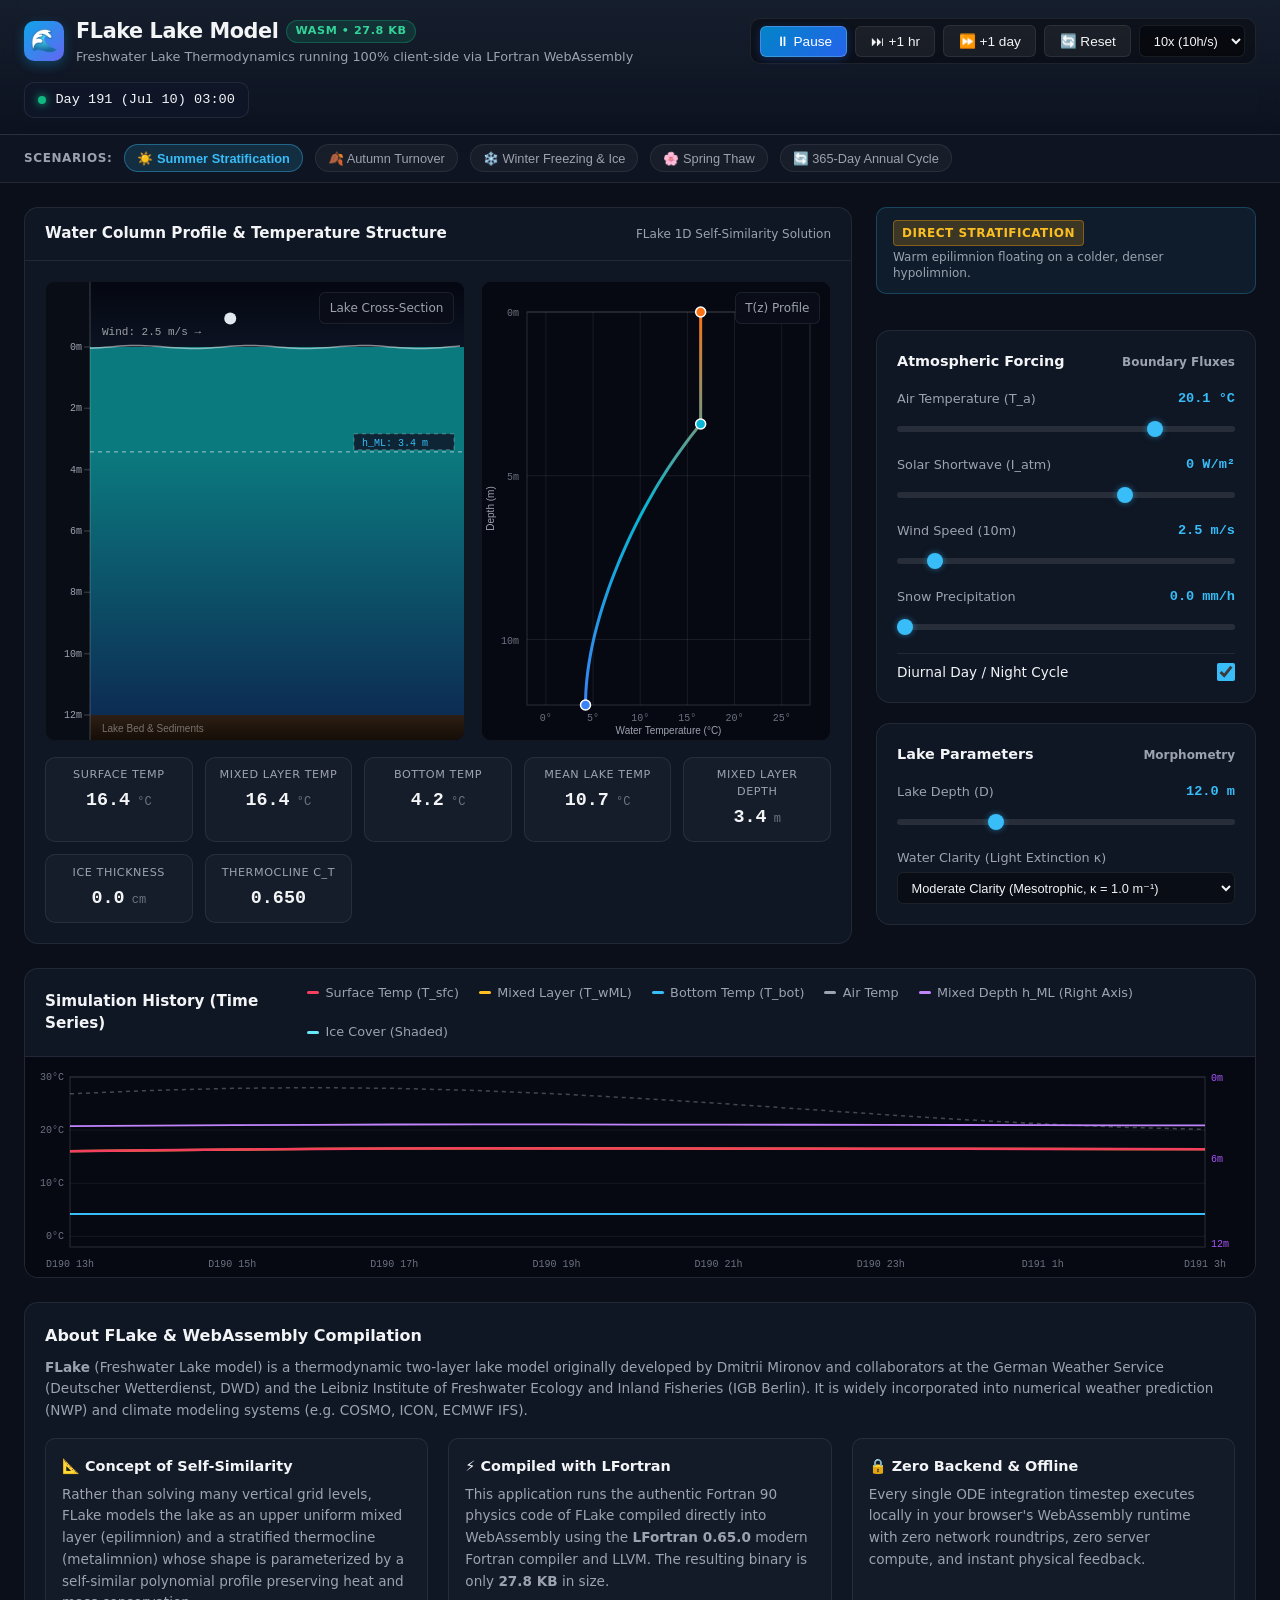
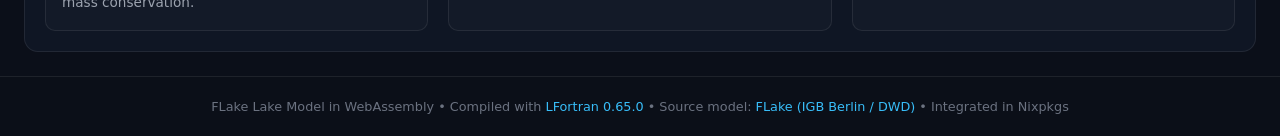
==== index.html @ 6b089d54 "init flake wasm" ====
<!DOCTYPE html>
<html lang="en">
<head>
  <meta charset="UTF-8">
  <meta name="viewport" content="width=device-width, initial-scale=1.0">
  <title>FLake Lake Model in WebAssembly (via LFortran)</title>
  <link rel="stylesheet" href="style.css">
</head>
<body>

  <!-- Top Navigation / App Header -->
  <header>
    <div class="header-inner">
      <div class="brand">
        <div class="brand-icon">🌊</div>
        <div class="brand-title">
          <h1>
            FLake Lake Model
            <span class="badge-wasm">WASM • 27.8 KB</span>
          </h1>
          <p>Freshwater Lake Thermodynamics running 100% client-side via LFortran WebAssembly</p>
        </div>
      </div>

      <!-- Simulation Execution Controls -->
      <div class="sim-controls">
        <button id="btn-play" class="btn btn-primary" title="Toggle simulation play/pause">⏸ Pause</button>
        <button id="btn-step" class="btn" title="Advance simulation by 1 hour">⏭ +1 hr</button>
        <button id="btn-day" class="btn" title="Advance simulation by 24 hours">⏩ +1 day</button>
        <button id="btn-reset" class="btn" title="Reset lake state to scenario defaults">🔄 Reset</button>
        
        <select id="speed-select" class="speed-select" title="Simulation Speed">
          <option value="1">1x (1h/s)</option>
          <option value="5">5x (5h/s)</option>
          <option value="10" selected>10x (10h/s)</option>
          <option value="30">30x (30h/s)</option>
          <option value="60">60x (Fast)</option>
        </select>
      </div>

      <!-- Simulation Clock -->
      <div class="sim-clock">
        <div id="clock-dot" class="clock-dot"></div>
        <span id="clock-text">Initializing WASM...</span>
      </div>
    </div>
  </header>

  <!-- Scenario Presets Bar -->
  <div class="presets-container">
    <div class="presets-inner">
      <span class="presets-label">Scenarios:</span>
      <button id="preset-summer" class="preset-chip active" title="Warm air, strong sun, stable thermal stratification">
        ☀️ Summer Stratification
      </button>
      <button id="preset-autumn" class="preset-chip" title="Cool air, high wind, deepening mixed layer, turnover">
        🍂 Autumn Turnover
      </button>
      <button id="preset-winter" class="preset-chip" title="Sub-zero air, ice growth, inverse thermal stratification">
        ❄️ Winter Freezing & Ice
      </button>
      <button id="preset-spring" class="preset-chip" title="Ice melt, homothermy around 4°C, onset of warming">
        🌸 Spring Thaw
      </button>
      <button id="preset-annual" class="preset-chip" title="Continuous 365-day seasonal cycle">
        🔄 365-Day Annual Cycle
      </button>
    </div>
  </div>

  <!-- Main Dashboard Container -->
  <main>
    <div class="dashboard-grid">

      <!-- Left Column: Visualizers & Telemetry -->
      <section class="visualizer-card">
        <div class="card-header">
          <div class="card-title">
            <span>Water Column Profile & Temperature Structure</span>
          </div>
          <div style="font-size: 0.75rem; color: var(--text-muted);">
            FLake 1D Self-Similarity Solution
          </div>
        </div>

        <div class="card-body">
          <!-- Canvas Split View -->
          <div class="canvas-split">
            <!-- Canvas 1: Physical Lake Column -->
            <div class="canvas-wrapper">
              <canvas id="lake-canvas"></canvas>
              <div class="canvas-legend">Lake Cross-Section</div>
            </div>

            <!-- Canvas 2: Temperature Profile T(z) -->
            <div class="canvas-wrapper">
              <canvas id="profile-canvas"></canvas>
              <div class="canvas-legend">T(z) Profile</div>
              <div id="profile-tooltip" class="tooltip-box"></div>
            </div>
          </div>

          <!-- Live Telemetry Bar -->
          <div class="telemetry-bar">
            <div class="tele-stat">
              <div class="tele-label">Surface Temp</div>
              <div class="tele-value"><span id="tele-tsfc">--</span><span class="tele-unit"> °C</span></div>
            </div>
            <div class="tele-stat">
              <div class="tele-label">Mixed Layer Temp</div>
              <div class="tele-value"><span id="tele-twml">--</span><span class="tele-unit"> °C</span></div>
            </div>
            <div class="tele-stat">
              <div class="tele-label">Bottom Temp</div>
              <div class="tele-value"><span id="tele-tbot">--</span><span class="tele-unit"> °C</span></div>
            </div>
            <div class="tele-stat">
              <div class="tele-label">Mean Lake Temp</div>
              <div class="tele-value"><span id="tele-tmnw">--</span><span class="tele-unit"> °C</span></div>
            </div>
            <div class="tele-stat">
              <div class="tele-label">Mixed Layer Depth</div>
              <div class="tele-value"><span id="tele-hml">--</span><span class="tele-unit"> m</span></div>
            </div>
            <div class="tele-stat">
              <div class="tele-label">Ice Thickness</div>
              <div class="tele-value"><span id="tele-hice">--</span><span class="tele-unit"> cm</span></div>
            </div>
            <div class="tele-stat">
              <div class="tele-label">Thermocline C_T</div>
              <div class="tele-value"><span id="tele-ct">--</span></div>
            </div>
          </div>
        </div>
      </section>

      <!-- Right Column: Controls & Configuration -->
      <aside class="sidebar">

        <!-- Current Regime Card -->
        <div class="regime-banner">
          <div>
            <div style="display: flex; align-items: center; gap: 0.5rem; margin-bottom: 0.25rem;">
              <span id="regime-badge" class="regime-badge badge-stratified">Direct Stratification</span>
            </div>
            <div id="regime-desc" class="regime-desc">
              Warm epilimnion floating on colder, denser deep water.
            </div>
          </div>
        </div>

        <!-- Meteorological Forcing Panel -->
        <div class="panel-card">
          <div class="panel-title">
            <span>Atmospheric Forcing</span>
            <span style="font-size: 0.75rem; color: var(--text-muted);">Boundary Fluxes</span>
          </div>

          <!-- Air Temperature -->
          <div class="control-group">
            <div class="control-label-row">
              <span class="control-label">Air Temperature (T_a)</span>
              <span id="val-airtemp" class="control-val-display">24.0 °C</span>
            </div>
            <input type="range" id="slider-airtemp" class="slider-input" min="-25" max="38" step="0.5" value="24.0">
          </div>

          <!-- Solar Radiation -->
          <div class="control-group">
            <div class="control-label-row">
              <span class="control-label">Solar Shortwave (I_atm)</span>
              <span id="val-solar" class="control-val-display">650 W/m²</span>
            </div>
            <input type="range" id="slider-solar" class="slider-input" min="0" max="950" step="10" value="650">
          </div>

          <!-- Wind Speed -->
          <div class="control-group">
            <div class="control-label-row">
              <span class="control-label">Wind Speed (10m)</span>
              <span id="val-wind" class="control-val-display">2.5 m/s</span>
            </div>
            <input type="range" id="slider-wind" class="slider-input" min="0.5" max="22" step="0.5" value="2.5">
          </div>

          <!-- Snowfall Rate -->
          <div class="control-group">
            <div class="control-label-row">
              <span class="control-label">Snow Precipitation</span>
              <span id="val-snow" class="control-val-display">0.0 mm/h</span>
            </div>
            <input type="range" id="slider-snow" class="slider-input" min="0" max="5" step="0.1" value="0">
          </div>

          <!-- Diurnal Variation Toggle -->
          <div class="control-group" style="padding-top: 0.5rem; border-top: 1px solid var(--border-color);">
            <label class="switch-label">
              <span>Diurnal Day / Night Cycle</span>
              <input type="checkbox" id="chk-diurnal" class="switch-input" checked>
            </label>
          </div>
        </div>

        <!-- Lake Geometry & Basin Properties -->
        <div class="panel-card">
          <div class="panel-title">
            <span>Lake Parameters</span>
            <span style="font-size: 0.75rem; color: var(--text-muted);">Morphometry</span>
          </div>

          <!-- Lake Depth -->
          <div class="control-group">
            <div class="control-label-row">
              <span class="control-label">Lake Depth (D)</span>
              <span id="val-depth" class="control-val-display">12.0 m</span>
            </div>
            <input type="range" id="slider-depth" class="slider-input" min="3" max="35" step="1" value="12">
          </div>

          <!-- Water Clarity / Optical Extinction -->
          <div class="control-group">
            <div class="control-label-row">
              <span class="control-label">Water Clarity (Light Extinction κ)</span>
            </div>
            <select id="select-clarity" class="speed-select" style="width: 100%;">
              <option value="0.5">High Clarity (Clear Lake, κ = 0.5 m⁻¹)</option>
              <option value="1.0" selected>Moderate Clarity (Mesotrophic, κ = 1.0 m⁻¹)</option>
              <option value="3.0">Turbid / Eutrophic (High Absorption, κ = 3.0 m⁻¹)</option>
            </select>
          </div>
        </div>

      </aside>
    </div>

    <!-- Time Series History Section -->
    <section class="history-section">
      <div class="card-header">
        <div class="card-title">
          <span>Simulation History (Time Series)</span>
        </div>
        <div class="chart-legend">
          <div class="legend-item">
            <span class="legend-color" style="background: #f43f5e;"></span>
            <span>Surface Temp (T_sfc)</span>
          </div>
          <div class="legend-item">
            <span class="legend-color" style="background: #fbbf24;"></span>
            <span>Mixed Layer (T_wML)</span>
          </div>
          <div class="legend-item">
            <span class="legend-color" style="background: #38bdf8;"></span>
            <span>Bottom Temp (T_bot)</span>
          </div>
          <div class="legend-item">
            <span class="legend-color" style="background: #9ca3af; border: 1px dashed #9ca3af;"></span>
            <span>Air Temp</span>
          </div>
          <div class="legend-item">
            <span class="legend-color" style="background: #c084fc;"></span>
            <span>Mixed Depth h_ML (Right Axis)</span>
          </div>
          <div class="legend-item">
            <span class="legend-color" style="background: #67e8f9;"></span>
            <span>Ice Cover (Shaded)</span>
          </div>
        </div>
      </div>
      <div class="history-canvas-wrapper">
        <canvas id="history-canvas"></canvas>
        <div id="history-tooltip" class="tooltip-box"></div>
      </div>
    </section>

    <!-- Scientific & Technical Details -->
    <section class="info-section">
      <h3>About FLake & WebAssembly Compilation</h3>
      <p>
        <strong>FLake</strong> (Freshwater Lake model) is a thermodynamic two-layer lake model originally developed by
        Dmitrii Mironov and collaborators at the German Weather Service (Deutscher Wetterdienst, DWD) and the Leibniz Institute of
        Freshwater Ecology and Inland Fisheries (IGB Berlin). It is widely incorporated into numerical weather prediction (NWP)
        and climate modeling systems (e.g. COSMO, ICON, ECMWF IFS).
      </p>

      <div class="info-grid">
        <div class="info-box">
          <h4>📐 Concept of Self-Similarity</h4>
          <p>
            Rather than solving many vertical grid levels, FLake models the lake as an upper uniform mixed layer
            (epilimnion) and a stratified thermocline (metalimnion) whose shape is parameterized by a self-similar polynomial profile
            preserving heat and mass conservation.
          </p>
        </div>

        <div class="info-box">
          <h4>⚡ Compiled with LFortran</h4>
          <p>
            This application runs the authentic Fortran 90 physics code of FLake compiled directly into WebAssembly
            using the <strong>LFortran 0.65.0</strong> modern Fortran compiler and LLVM. The resulting binary is only
            <strong>27.8 KB</strong> in size.
          </p>
        </div>

        <div class="info-box">
          <h4>🔒 Zero Backend & Offline</h4>
          <p>
            Every single ODE integration timestep executes locally in your browser's WebAssembly runtime with zero network roundtrips,
            zero server compute, and instant physical feedback.
          </p>
        </div>
      </div>
    </section>
  </main>

  <!-- Footer -->
  <footer>
    <p>
      FLake Lake Model in WebAssembly • Compiled with <a href="https://lfortran.org/" target="_blank" rel="noopener">LFortran 0.65.0</a>
      • Source model: <a href="http://www.flake.igb-berlin.de/old/sourcecodes.shtml" target="_blank" rel="noopener">FLake (IGB Berlin / DWD)</a>
      • Integrated in Nixpkgs
    </p>
  </footer>

  <!-- Scripts -->
  <script src="wasm-base64.js"></script>
  <script src="flake-engine.js"></script>
  <script src="app.js"></script>
</body>
</html>
---- style.css ----
:root {
  --bg-primary: #0b0f19;
  --bg-secondary: #111827;
  --bg-card: rgba(17, 24, 39, 0.85);
  --bg-card-hover: rgba(31, 41, 55, 0.85);
  --border-color: rgba(255, 255, 255, 0.08);
  --border-focus: #3b82f6;

  --text-main: #f3f4f6;
  --text-muted: #9ca3af;
  --text-subtle: #6b7280;

  --accent-blue: #38bdf8;
  --accent-cyan: #06b6d4;
  --accent-emerald: #10b981;
  --accent-amber: #f59e0b;
  --accent-rose: #f43f5e;
  --accent-purple: #a855f7;

  --font-mono: ui-monospace, SFMono-Regular, Menlo, Monaco, Consolas, monospace;
  --font-sans: system-ui, -apple-system, BlinkMacSystemFont, "Segoe UI", Roboto, "Helvetica Neue", Arial, sans-serif;

  --radius-sm: 6px;
  --radius-md: 10px;
  --radius-lg: 14px;
}

* {
  box-sizing: border-box;
  margin: 0;
  padding: 0;
}

body {
  background-color: var(--bg-primary);
  color: var(--text-main);
  font-family: var(--font-sans);
  line-height: 1.5;
  min-height: 100vh;
  display: flex;
  flex-direction: column;
}

/* Header */
header {
  background: linear-gradient(180deg, rgba(30, 41, 59, 0.6) 0%, rgba(15, 23, 42, 0.4) 100%);
  backdrop-filter: blur(12px);
  border-bottom: 1px solid var(--border-color);
  padding: 1rem 1.5rem;
  position: sticky;
  top: 0;
  z-index: 50;
}

.header-inner {
  max-width: 1400px;
  margin: 0 auto;
  display: flex;
  flex-wrap: wrap;
  align-items: center;
  justify-content: space-between;
  gap: 1rem;
}

.brand {
  display: flex;
  align-items: center;
  gap: 0.75rem;
}

.brand-icon {
  width: 40px;
  height: 40px;
  background: linear-gradient(135deg, #0ea5e9, #6366f1);
  border-radius: var(--radius-md);
  display: flex;
  align-items: center;
  justify-content: center;
  font-size: 1.4rem;
  box-shadow: 0 4px 12px rgba(14, 165, 233, 0.3);
}

.brand-title h1 {
  font-size: 1.3rem;
  font-weight: 700;
  letter-spacing: -0.02em;
  display: flex;
  align-items: center;
  gap: 0.5rem;
}

.brand-title p {
  font-size: 0.8rem;
  color: var(--text-muted);
}

.badge-wasm {
  font-size: 0.7rem;
  background: rgba(16, 185, 129, 0.15);
  color: #34d399;
  border: 1px solid rgba(16, 185, 129, 0.3);
  padding: 2px 8px;
  border-radius: 9999px;
  font-weight: 600;
  letter-spacing: 0.05em;
  text-transform: uppercase;
}

/* Simulation Controls in Header */
.sim-controls {
  display: flex;
  align-items: center;
  gap: 0.5rem;
  background: rgba(0, 0, 0, 0.35);
  padding: 0.35rem 0.6rem;
  border-radius: var(--radius-md);
  border: 1px solid var(--border-color);
}

.btn {
  background: rgba(255, 255, 255, 0.06);
  color: var(--text-main);
  border: 1px solid var(--border-color);
  padding: 0.45rem 0.9rem;
  border-radius: var(--radius-sm);
  font-size: 0.85rem;
  font-weight: 500;
  cursor: pointer;
  display: inline-flex;
  align-items: center;
  gap: 0.4rem;
  transition: all 0.15s ease;
  user-select: none;
}

.btn:hover {
  background: rgba(255, 255, 255, 0.12);
  border-color: rgba(255, 255, 255, 0.2);
}

.btn:active {
  transform: scale(0.98);
}

.btn-primary {
  background: linear-gradient(135deg, #0284c7, #2563eb);
  color: #ffffff;
  border: 1px solid rgba(255, 255, 255, 0.2);
  box-shadow: 0 2px 8px rgba(37, 99, 235, 0.3);
}

.btn-primary:hover {
  background: linear-gradient(135deg, #0369a1, #1d4ed8);
}

.btn-icon {
  padding: 0.45rem;
  border-radius: var(--radius-sm);
}

.speed-select {
  background: rgba(0, 0, 0, 0.4);
  color: var(--text-main);
  border: 1px solid var(--border-color);
  padding: 0.4rem 0.6rem;
  border-radius: var(--radius-sm);
  font-size: 0.8rem;
  cursor: pointer;
}

/* Clock display */
.sim-clock {
  font-family: var(--font-mono);
  font-size: 0.85rem;
  background: rgba(15, 23, 42, 0.8);
  border: 1px solid var(--border-color);
  padding: 0.4rem 0.8rem;
  border-radius: var(--radius-md);
  display: flex;
  align-items: center;
  gap: 0.6rem;
}

.clock-dot {
  width: 8px;
  height: 8px;
  border-radius: 50%;
  background: #10b981;
  box-shadow: 0 0 8px #10b981;
}

.clock-dot.paused {
  background: #f59e0b;
  box-shadow: 0 0 8px #f59e0b;
}

/* Preset scenarios bar */
.presets-container {
  background: rgba(17, 24, 39, 0.6);
  border-bottom: 1px solid var(--border-color);
  padding: 0.6rem 1.5rem;
}

.presets-inner {
  max-width: 1400px;
  margin: 0 auto;
  display: flex;
  align-items: center;
  gap: 0.75rem;
  overflow-x: auto;
}

.presets-label {
  font-size: 0.75rem;
  text-transform: uppercase;
  letter-spacing: 0.05em;
  color: var(--text-muted);
  white-space: nowrap;
  font-weight: 600;
}

.preset-chip {
  background: rgba(255, 255, 255, 0.04);
  border: 1px solid var(--border-color);
  color: var(--text-muted);
  font-size: 0.8rem;
  padding: 0.35rem 0.75rem;
  border-radius: 9999px;
  cursor: pointer;
  white-space: nowrap;
  display: flex;
  align-items: center;
  gap: 0.4rem;
  transition: all 0.15s ease;
}

.preset-chip:hover {
  background: rgba(255, 255, 255, 0.08);
  color: var(--text-main);
  border-color: rgba(255, 255, 255, 0.2);
}

.preset-chip.active {
  background: rgba(56, 189, 248, 0.15);
  color: var(--accent-blue);
  border-color: rgba(56, 189, 248, 0.4);
  font-weight: 600;
}

/* Main Layout */
main {
  max-width: 1400px;
  margin: 1.5rem auto;
  padding: 0 1.5rem;
  flex: 1;
  width: 100%;
}

.dashboard-grid {
  display: grid;
  grid-template-columns: 1fr 380px;
  gap: 1.5rem;
  margin-bottom: 1.5rem;
}

@media (max-width: 1024px) {
  .dashboard-grid {
    grid-template-columns: 1fr;
  }
}

/* Visualizer Container */
.visualizer-card {
  background: var(--bg-card);
  border: 1px solid var(--border-color);
  border-radius: var(--radius-lg);
  overflow: hidden;
  display: flex;
  flex-direction: column;
}

.card-header {
  padding: 0.9rem 1.25rem;
  border-bottom: 1px solid var(--border-color);
  display: flex;
  align-items: center;
  justify-content: space-between;
}

.card-title {
  font-size: 0.95rem;
  font-weight: 600;
  display: flex;
  align-items: center;
  gap: 0.5rem;
}

.card-body {
  padding: 1.25rem;
}

/* Canvas Split View: Lake Cross-Section & Temperature Curve */
.canvas-split {
  display: grid;
  grid-template-columns: 1.2fr 1fr;
  gap: 1rem;
  height: 460px;
}

@media (max-width: 768px) {
  .canvas-split {
    grid-template-columns: 1fr;
    height: auto;
  }
}

.canvas-wrapper {
  position: relative;
  background: #060912;
  border-radius: var(--radius-md);
  border: 1px solid rgba(255, 255, 255, 0.05);
  overflow: hidden;
  height: 100%;
}

.canvas-wrapper canvas {
  width: 100%;
  height: 100%;
  display: block;
}

.canvas-legend {
  position: absolute;
  top: 10px;
  right: 10px;
  background: rgba(11, 15, 25, 0.85);
  backdrop-filter: blur(8px);
  border: 1px solid var(--border-color);
  border-radius: var(--radius-sm);
  padding: 0.4rem 0.6rem;
  font-size: 0.75rem;
  color: var(--text-muted);
  pointer-events: none;
}

/* Live Telemetry Cards */
.telemetry-bar {
  display: grid;
  grid-template-columns: repeat(auto-fit, minmax(130px, 1fr));
  gap: 0.75rem;
  margin-top: 1rem;
}

.tele-stat {
  background: rgba(255, 255, 255, 0.03);
  border: 1px solid var(--border-color);
  border-radius: var(--radius-md);
  padding: 0.6rem 0.8rem;
  text-align: center;
}

.tele-label {
  font-size: 0.7rem;
  text-transform: uppercase;
  letter-spacing: 0.05em;
  color: var(--text-muted);
  margin-bottom: 0.2rem;
}

.tele-value {
  font-family: var(--font-mono);
  font-size: 1.15rem;
  font-weight: 700;
  color: var(--text-main);
}

.tele-unit {
  font-size: 0.75rem;
  color: var(--text-subtle);
  font-weight: 400;
}

/* Sidebar / Controls Panel */
.sidebar {
  display: flex;
  flex-direction: column;
  gap: 1.25rem;
}

.panel-card {
  background: var(--bg-card);
  border: 1px solid var(--border-color);
  border-radius: var(--radius-lg);
  padding: 1.25rem;
}

.panel-title {
  font-size: 0.9rem;
  font-weight: 600;
  margin-bottom: 1rem;
  display: flex;
  align-items: center;
  justify-content: space-between;
  color: var(--text-main);
}

.control-group {
  margin-bottom: 1rem;
}

.control-group:last-child {
  margin-bottom: 0;
}

.control-label-row {
  display: flex;
  justify-content: space-between;
  align-items: center;
  margin-bottom: 0.35rem;
  font-size: 0.8rem;
}

.control-label {
  color: var(--text-muted);
}

.control-val-display {
  font-family: var(--font-mono);
  font-size: 0.85rem;
  font-weight: 600;
  color: var(--accent-blue);
}

/* Sliders */
.slider-input {
  -webkit-appearance: none;
  appearance: none;
  width: 100%;
  height: 6px;
  border-radius: 3px;
  background: rgba(255, 255, 255, 0.1);
  outline: none;
  cursor: pointer;
  transition: background 0.15s ease;
}

.slider-input::-webkit-slider-thumb {
  -webkit-appearance: none;
  appearance: none;
  width: 16px;
  height: 16px;
  border-radius: 50%;
  background: var(--accent-blue);
  box-shadow: 0 0 6px rgba(56, 189, 248, 0.5);
  cursor: pointer;
  transition: transform 0.1s ease;
}

.slider-input::-webkit-slider-thumb:hover {
  transform: scale(1.15);
}

.switch-label {
  display: flex;
  align-items: center;
  justify-content: space-between;
  cursor: pointer;
  font-size: 0.85rem;
  color: var(--text-main);
  user-select: none;
}

.switch-input {
  cursor: pointer;
  width: 18px;
  height: 18px;
  accent-color: var(--accent-blue);
}

/* Regime Banner */
.regime-banner {
  border-radius: var(--radius-md);
  padding: 0.75rem 1rem;
  margin-bottom: 1rem;
  background: rgba(56, 189, 248, 0.08);
  border: 1px solid rgba(56, 189, 248, 0.25);
  display: flex;
  align-items: center;
  gap: 0.75rem;
}

.regime-badge {
  font-size: 0.75rem;
  font-weight: 700;
  padding: 3px 8px;
  border-radius: 4px;
  text-transform: uppercase;
  letter-spacing: 0.04em;
  white-space: nowrap;
}

.badge-stratified {
  background: rgba(245, 158, 11, 0.2);
  color: #fbbf24;
  border: 1px solid rgba(245, 158, 11, 0.4);
}

.badge-turnover {
  background: rgba(16, 185, 129, 0.2);
  color: #34d399;
  border: 1px solid rgba(16, 185, 129, 0.4);
}

.badge-inverse {
  background: rgba(168, 85, 247, 0.2);
  color: #c084fc;
  border: 1px solid rgba(168, 85, 247, 0.4);
}

.badge-ice {
  background: rgba(6, 182, 212, 0.25);
  color: #67e8f9;
  border: 1px solid rgba(6, 182, 212, 0.5);
}

.regime-desc {
  font-size: 0.75rem;
  color: var(--text-muted);
  line-height: 1.3;
}

/* Bottom History Chart */
.history-section {
  background: var(--bg-card);
  border: 1px solid var(--border-color);
  border-radius: var(--radius-lg);
  overflow: hidden;
  margin-bottom: 1.5rem;
}

.history-canvas-wrapper {
  height: 220px;
  position: relative;
  background: #060912;
}

.history-canvas-wrapper canvas {
  width: 100%;
  height: 100%;
  display: block;
}

.chart-legend {
  display: flex;
  flex-wrap: wrap;
  align-items: center;
  gap: 1.25rem;
  font-size: 0.8rem;
  color: var(--text-muted);
}

.legend-item {
  display: flex;
  align-items: center;
  gap: 0.4rem;
}

.legend-color {
  width: 12px;
  height: 3px;
  border-radius: 2px;
}

/* Details Section / Info */
.info-section {
  background: var(--bg-card);
  border: 1px solid var(--border-color);
  border-radius: var(--radius-lg);
  padding: 1.25rem;
  font-size: 0.85rem;
  color: var(--text-muted);
  line-height: 1.6;
}

.info-section h3 {
  color: var(--text-main);
  font-size: 1rem;
  margin-bottom: 0.5rem;
}

.info-grid {
  display: grid;
  grid-template-columns: repeat(auto-fit, minmax(280px, 1fr));
  gap: 1.25rem;
  margin-top: 1rem;
}

.info-box {
  background: rgba(255, 255, 255, 0.02);
  border: 1px solid var(--border-color);
  border-radius: var(--radius-md);
  padding: 1rem;
}

.info-box h4 {
  color: var(--text-main);
  font-size: 0.9rem;
  margin-bottom: 0.35rem;
  display: flex;
  align-items: center;
  gap: 0.4rem;
}

footer {
  border-top: 1px solid var(--border-color);
  padding: 1.25rem 1.5rem;
  text-align: center;
  font-size: 0.8rem;
  color: var(--text-subtle);
  background: rgba(11, 15, 25, 0.95);
  margin-top: auto;
}

footer a {
  color: var(--accent-blue);
  text-decoration: none;
}

footer a:hover {
  text-decoration: underline;
}

/* Tooltips */
.tooltip-box {
  position: absolute;
  pointer-events: none;
  background: rgba(15, 23, 42, 0.95);
  border: 1px solid var(--border-color);
  border-radius: var(--radius-sm);
  padding: 0.4rem 0.6rem;
  font-size: 0.75rem;
  font-family: var(--font-mono);
  color: #ffffff;
  display: none;
  z-index: 100;
  box-shadow: 0 4px 12px rgba(0, 0, 0, 0.5);
}
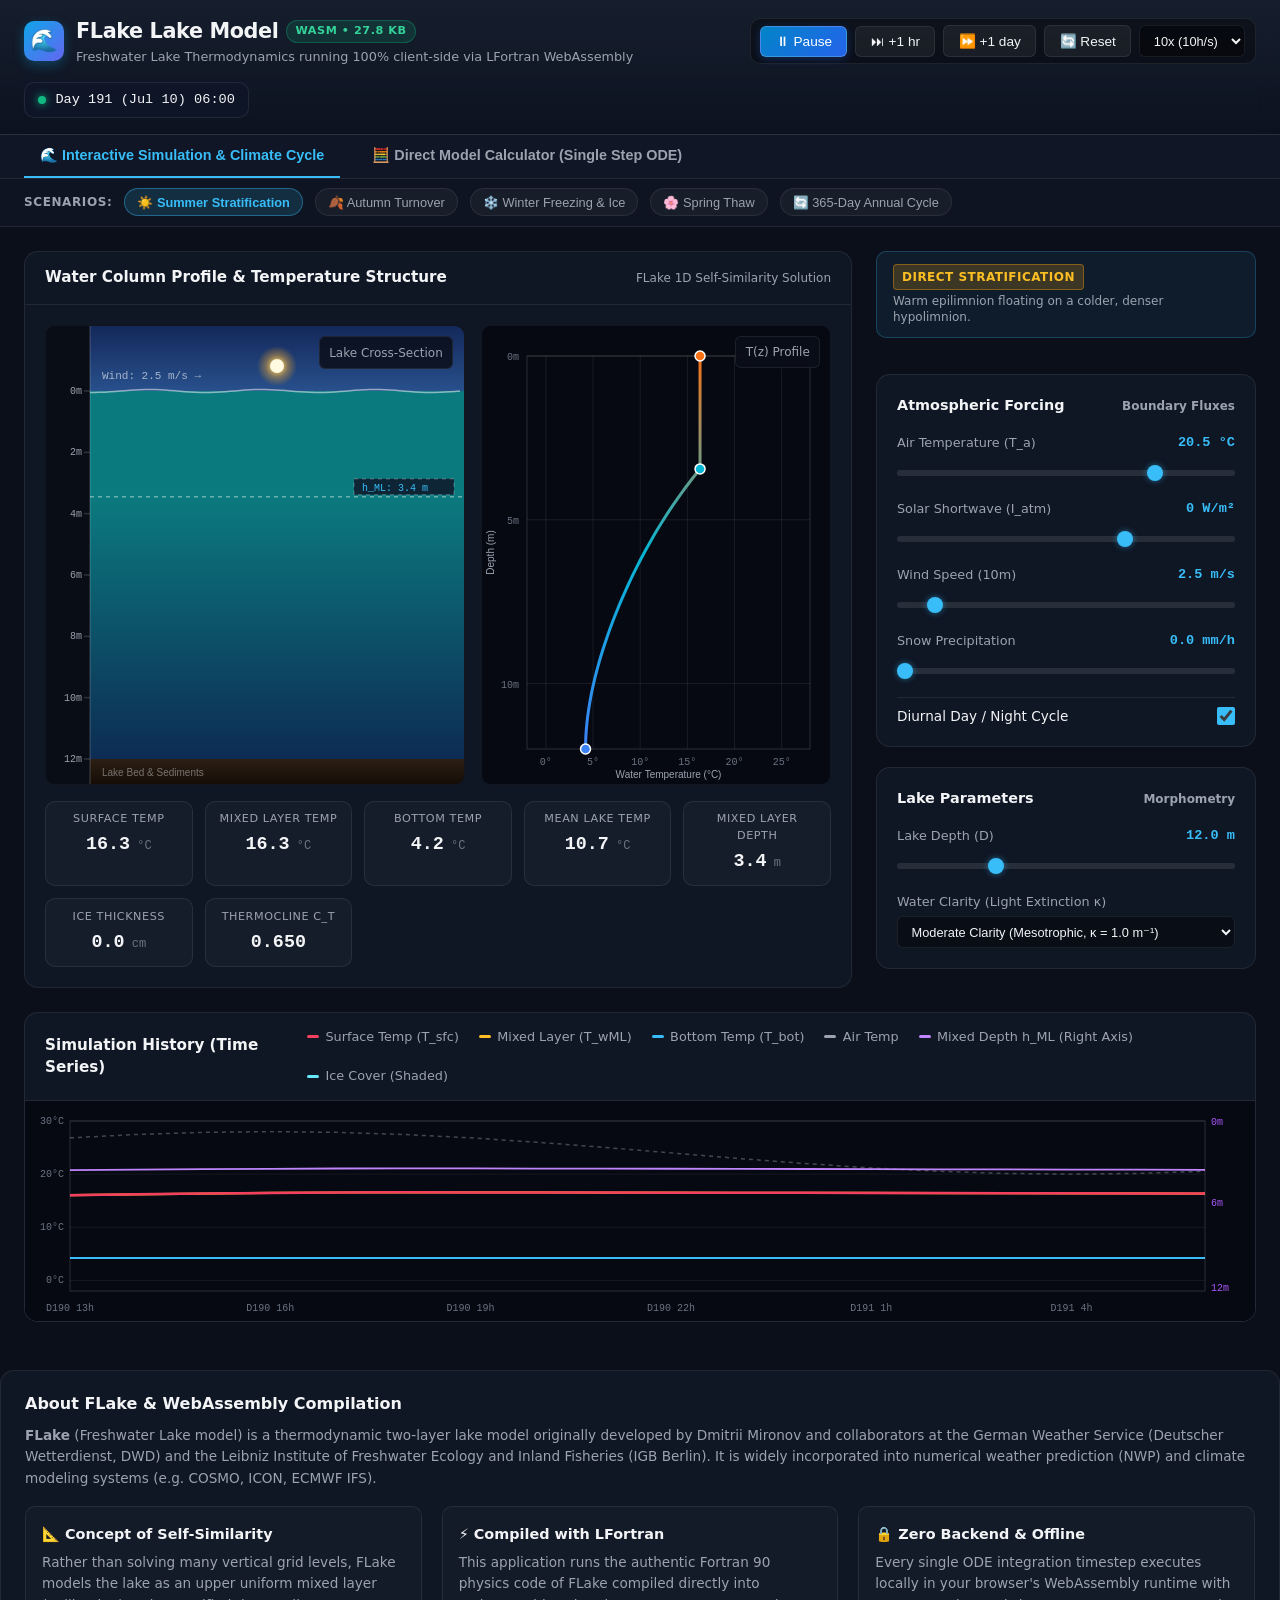
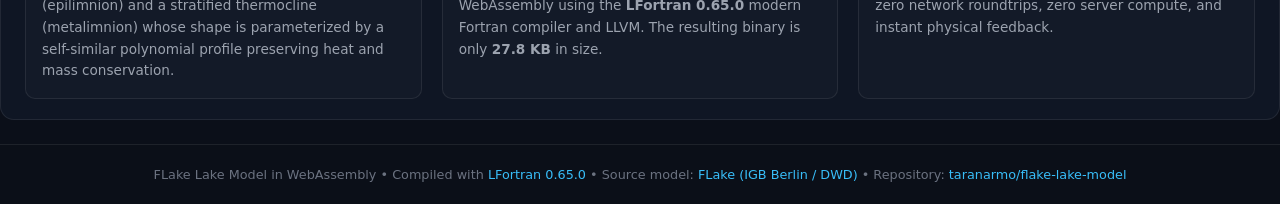
==== commit afd37fa1: "add Fortran sources, build pipeline, CI/CD workflow" ====
--- a/index.html
+++ b/index.html
@@ -23,7 +23,7 @@
       </div>
 
       <!-- Simulation Execution Controls -->
-      <div class="sim-controls">
+      <div class="sim-controls" id="header-sim-controls">
         <button id="btn-play" class="btn btn-primary" title="Toggle simulation play/pause">⏸ Pause</button>
         <button id="btn-step" class="btn" title="Advance simulation by 1 hour">⏭ +1 hr</button>
         <button id="btn-day" class="btn" title="Advance simulation by 24 hours">⏩ +1 day</button>
@@ -46,278 +46,453 @@
     </div>
   </header>
 
-  <!-- Scenario Presets Bar -->
-  <div class="presets-container">
-    <div class="presets-inner">
-      <span class="presets-label">Scenarios:</span>
-      <button id="preset-summer" class="preset-chip active" title="Warm air, strong sun, stable thermal stratification">
-        ☀️ Summer Stratification
+  <!-- Navigation Mode Tabs -->
+  <div class="nav-tabs-wrapper">
+    <div class="nav-tabs">
+      <button id="tab-simulation" class="nav-tab active">
+        <span>🌊 Interactive Simulation & Climate Cycle</span>
       </button>
-      <button id="preset-autumn" class="preset-chip" title="Cool air, high wind, deepening mixed layer, turnover">
-        🍂 Autumn Turnover
-      </button>
-      <button id="preset-winter" class="preset-chip" title="Sub-zero air, ice growth, inverse thermal stratification">
-        ❄️ Winter Freezing & Ice
-      </button>
-      <button id="preset-spring" class="preset-chip" title="Ice melt, homothermy around 4°C, onset of warming">
-        🌸 Spring Thaw
-      </button>
-      <button id="preset-annual" class="preset-chip" title="Continuous 365-day seasonal cycle">
-        🔄 365-Day Annual Cycle
+      <button id="tab-calculator" class="nav-tab">
+        <span>🧮 Direct Model Calculator (Single Step ODE)</span>
       </button>
     </div>
   </div>
 
-  <!-- Main Dashboard Container -->
-  <main>
-    <div class="dashboard-grid">
-
-      <!-- Left Column: Visualizers & Telemetry -->
-      <section class="visualizer-card">
+  <!-- VIEW 1: INTERACTIVE SIMULATION -->
+  <div id="view-simulation">
+    <!-- Scenario Presets Bar -->
+    <div class="presets-container">
+      <div class="presets-inner">
+        <span class="presets-label">Scenarios:</span>
+        <button id="preset-summer" class="preset-chip active" title="Warm air, strong sun, stable thermal stratification">
+          ☀️ Summer Stratification
+        </button>
+        <button id="preset-autumn" class="preset-chip" title="Cool air, high wind, deepening mixed layer, turnover">
+          🍂 Autumn Turnover
+        </button>
+        <button id="preset-winter" class="preset-chip" title="Sub-zero air, ice growth, inverse thermal stratification">
+          ❄️ Winter Freezing & Ice
+        </button>
+        <button id="preset-spring" class="preset-chip" title="Ice melt, homothermy around 4°C, onset of warming">
+          🌸 Spring Thaw
+        </button>
+        <button id="preset-annual" class="preset-chip" title="Continuous 365-day seasonal cycle">
+          🔄 365-Day Annual Cycle
+        </button>
+      </div>
+    </div>
+
+    <!-- Main Dashboard Container -->
+    <main>
+      <div class="dashboard-grid">
+
+        <!-- Left Column: Visualizers & Telemetry -->
+        <section class="visualizer-card">
+          <div class="card-header">
+            <div class="card-title">
+              <span>Water Column Profile & Temperature Structure</span>
+            </div>
+            <div style="font-size: 0.75rem; color: var(--text-muted);">
+              FLake 1D Self-Similarity Solution
+            </div>
+          </div>
+
+          <div class="card-body">
+            <!-- Canvas Split View -->
+            <div class="canvas-split">
+              <!-- Canvas 1: Physical Lake Column -->
+              <div class="canvas-wrapper">
+                <canvas id="lake-canvas"></canvas>
+                <div class="canvas-legend">Lake Cross-Section</div>
+              </div>
+
+              <!-- Canvas 2: Temperature Profile T(z) -->
+              <div class="canvas-wrapper">
+                <canvas id="profile-canvas"></canvas>
+                <div class="canvas-legend">T(z) Profile</div>
+                <div id="profile-tooltip" class="tooltip-box"></div>
+              </div>
+            </div>
+
+            <!-- Live Telemetry Bar -->
+            <div class="telemetry-bar">
+              <div class="tele-stat">
+                <div class="tele-label">Surface Temp</div>
+                <div class="tele-value"><span id="tele-tsfc">--</span><span class="tele-unit"> °C</span></div>
+              </div>
+              <div class="tele-stat">
+                <div class="tele-label">Mixed Layer Temp</div>
+                <div class="tele-value"><span id="tele-twml">--</span><span class="tele-unit"> °C</span></div>
+              </div>
+              <div class="tele-stat">
+                <div class="tele-label">Bottom Temp</div>
+                <div class="tele-value"><span id="tele-tbot">--</span><span class="tele-unit"> °C</span></div>
+              </div>
+              <div class="tele-stat">
+                <div class="tele-label">Mean Lake Temp</div>
+                <div class="tele-value"><span id="tele-tmnw">--</span><span class="tele-unit"> °C</span></div>
+              </div>
+              <div class="tele-stat">
+                <div class="tele-label">Mixed Layer Depth</div>
+                <div class="tele-value"><span id="tele-hml">--</span><span class="tele-unit"> m</span></div>
+              </div>
+              <div class="tele-stat">
+                <div class="tele-label">Ice Thickness</div>
+                <div class="tele-value"><span id="tele-hice">--</span><span class="tele-unit"> cm</span></div>
+              </div>
+              <div class="tele-stat">
+                <div class="tele-label">Thermocline C_T</div>
+                <div class="tele-value"><span id="tele-ct">--</span></div>
+              </div>
+            </div>
+          </div>
+        </section>
+
+        <!-- Right Column: Controls & Configuration -->
+        <aside class="sidebar">
+
+          <!-- Current Regime Card -->
+          <div class="regime-banner">
+            <div>
+              <div style="display: flex; align-items: center; gap: 0.5rem; margin-bottom: 0.25rem;">
+                <span id="regime-badge" class="regime-badge badge-stratified">Direct Stratification</span>
+              </div>
+              <div id="regime-desc" class="regime-desc">
+                Warm epilimnion floating on colder, denser deep water.
+              </div>
+            </div>
+          </div>
+
+          <!-- Meteorological Forcing Panel -->
+          <div class="panel-card">
+            <div class="panel-title">
+              <span>Atmospheric Forcing</span>
+              <span style="font-size: 0.75rem; color: var(--text-muted);">Boundary Fluxes</span>
+            </div>
+
+            <!-- Air Temperature -->
+            <div class="control-group">
+              <div class="control-label-row">
+                <span class="control-label">Air Temperature (T_a)</span>
+                <span id="val-airtemp" class="control-val-display">24.0 °C</span>
+              </div>
+              <input type="range" id="slider-airtemp" class="slider-input" min="-25" max="38" step="0.5" value="24.0">
+            </div>
+
+            <!-- Solar Radiation -->
+            <div class="control-group">
+              <div class="control-label-row">
+                <span class="control-label">Solar Shortwave (I_atm)</span>
+                <span id="val-solar" class="control-val-display">650 W/m²</span>
+              </div>
+              <input type="range" id="slider-solar" class="slider-input" min="0" max="950" step="10" value="650">
+            </div>
+
+            <!-- Wind Speed -->
+            <div class="control-group">
+              <div class="control-label-row">
+                <span class="control-label">Wind Speed (10m)</span>
+                <span id="val-wind" class="control-val-display">2.5 m/s</span>
+              </div>
+              <input type="range" id="slider-wind" class="slider-input" min="0.5" max="22" step="0.5" value="2.5">
+            </div>
+
+            <!-- Snowfall Rate -->
+            <div class="control-group">
+              <div class="control-label-row">
+                <span class="control-label">Snow Precipitation</span>
+                <span id="val-snow" class="control-val-display">0.0 mm/h</span>
+              </div>
+              <input type="range" id="slider-snow" class="slider-input" min="0" max="5" step="0.1" value="0">
+            </div>
+
+            <!-- Diurnal Variation Toggle -->
+            <div class="control-group" style="padding-top: 0.5rem; border-top: 1px solid var(--border-color);">
+              <label class="switch-label">
+                <span>Diurnal Day / Night Cycle</span>
+                <input type="checkbox" id="chk-diurnal" class="switch-input" checked>
+              </label>
+            </div>
+          </div>
+
+          <!-- Lake Geometry & Basin Properties -->
+          <div class="panel-card">
+            <div class="panel-title">
+              <span>Lake Parameters</span>
+              <span style="font-size: 0.75rem; color: var(--text-muted);">Morphometry</span>
+            </div>
+
+            <!-- Lake Depth -->
+            <div class="control-group">
+              <div class="control-label-row">
+                <span class="control-label">Lake Depth (D)</span>
+                <span id="val-depth" class="control-val-display">12.0 m</span>
+              </div>
+              <input type="range" id="slider-depth" class="slider-input" min="3" max="35" step="1" value="12">
+            </div>
+
+            <!-- Water Clarity / Optical Extinction -->
+            <div class="control-group">
+              <div class="control-label-row">
+                <span class="control-label">Water Clarity (Light Extinction κ)</span>
+              </div>
+              <select id="select-clarity" class="speed-select" style="width: 100%;">
+                <option value="0.5">High Clarity (Clear Lake, κ = 0.5 m⁻¹)</option>
+                <option value="1.0" selected>Moderate Clarity (Mesotrophic, κ = 1.0 m⁻¹)</option>
+                <option value="3.0">Turbid / Eutrophic (High Absorption, κ = 3.0 m⁻¹)</option>
+              </select>
+            </div>
+          </div>
+
+        </aside>
+      </div>
+
+      <!-- Time Series History Section -->
+      <section class="history-section">
         <div class="card-header">
           <div class="card-title">
-            <span>Water Column Profile & Temperature Structure</span>
-          </div>
-          <div style="font-size: 0.75rem; color: var(--text-muted);">
-            FLake 1D Self-Similarity Solution
+            <span>Simulation History (Time Series)</span>
+          </div>
+          <div class="chart-legend">
+            <div class="legend-item">
+              <span class="legend-color" style="background: #f43f5e;"></span>
+              <span>Surface Temp (T_sfc)</span>
+            </div>
+            <div class="legend-item">
+              <span class="legend-color" style="background: #fbbf24;"></span>
+              <span>Mixed Layer (T_wML)</span>
+            </div>
+            <div class="legend-item">
+              <span class="legend-color" style="background: #38bdf8;"></span>
+              <span>Bottom Temp (T_bot)</span>
+            </div>
+            <div class="legend-item">
+              <span class="legend-color" style="background: #9ca3af; border: 1px dashed #9ca3af;"></span>
+              <span>Air Temp</span>
+            </div>
+            <div class="legend-item">
+              <span class="legend-color" style="background: #c084fc;"></span>
+              <span>Mixed Depth h_ML (Right Axis)</span>
+            </div>
+            <div class="legend-item">
+              <span class="legend-color" style="background: #67e8f9;"></span>
+              <span>Ice Cover (Shaded)</span>
+            </div>
           </div>
         </div>
-
-        <div class="card-body">
-          <!-- Canvas Split View -->
-          <div class="canvas-split">
-            <!-- Canvas 1: Physical Lake Column -->
-            <div class="canvas-wrapper">
-              <canvas id="lake-canvas"></canvas>
-              <div class="canvas-legend">Lake Cross-Section</div>
-            </div>
-
-            <!-- Canvas 2: Temperature Profile T(z) -->
-            <div class="canvas-wrapper">
-              <canvas id="profile-canvas"></canvas>
-              <div class="canvas-legend">T(z) Profile</div>
-              <div id="profile-tooltip" class="tooltip-box"></div>
-            </div>
-          </div>
-
-          <!-- Live Telemetry Bar -->
-          <div class="telemetry-bar">
-            <div class="tele-stat">
-              <div class="tele-label">Surface Temp</div>
-              <div class="tele-value"><span id="tele-tsfc">--</span><span class="tele-unit"> °C</span></div>
-            </div>
-            <div class="tele-stat">
-              <div class="tele-label">Mixed Layer Temp</div>
-              <div class="tele-value"><span id="tele-twml">--</span><span class="tele-unit"> °C</span></div>
-            </div>
-            <div class="tele-stat">
-              <div class="tele-label">Bottom Temp</div>
-              <div class="tele-value"><span id="tele-tbot">--</span><span class="tele-unit"> °C</span></div>
-            </div>
-            <div class="tele-stat">
-              <div class="tele-label">Mean Lake Temp</div>
-              <div class="tele-value"><span id="tele-tmnw">--</span><span class="tele-unit"> °C</span></div>
-            </div>
-            <div class="tele-stat">
-              <div class="tele-label">Mixed Layer Depth</div>
-              <div class="tele-value"><span id="tele-hml">--</span><span class="tele-unit"> m</span></div>
-            </div>
-            <div class="tele-stat">
-              <div class="tele-label">Ice Thickness</div>
-              <div class="tele-value"><span id="tele-hice">--</span><span class="tele-unit"> cm</span></div>
-            </div>
-            <div class="tele-stat">
-              <div class="tele-label">Thermocline C_T</div>
-              <div class="tele-value"><span id="tele-ct">--</span></div>
-            </div>
-          </div>
+        <div class="history-canvas-wrapper">
+          <canvas id="history-canvas"></canvas>
+          <div id="history-tooltip" class="tooltip-box"></div>
         </div>
       </section>
-
-      <!-- Right Column: Controls & Configuration -->
-      <aside class="sidebar">
-
-        <!-- Current Regime Card -->
-        <div class="regime-banner">
-          <div>
-            <div style="display: flex; align-items: center; gap: 0.5rem; margin-bottom: 0.25rem;">
-              <span id="regime-badge" class="regime-badge badge-stratified">Direct Stratification</span>
-            </div>
-            <div id="regime-desc" class="regime-desc">
-              Warm epilimnion floating on colder, denser deep water.
-            </div>
-          </div>
-        </div>
-
-        <!-- Meteorological Forcing Panel -->
+    </main>
+  </div>
+
+  <!-- VIEW 2: DIRECT MODEL CALCULATOR -->
+  <div id="view-calculator" class="calc-container" style="display: none;">
+    <!-- Action Bar -->
+    <div class="calc-header-box">
+      <div>
+        <h2 style="font-size: 1.15rem; font-weight: 700; margin-bottom: 0.25rem;">Direct FLake ODE Calculator</h2>
+        <p style="font-size: 0.8rem; color: var(--text-muted);">
+          Specify exact numerical inputs for state and atmospheric forcing, run single or multi-step integrations, and inspect raw physical outputs.
+        </p>
+      </div>
+      <div class="calc-actions">
+        <button id="btn-calc-step" class="btn btn-primary" title="Execute a single timestep in WebAssembly">
+          ▶ Compute Timestep (1 Step)
+        </button>
+        <button id="btn-calc-n-steps" class="btn" title="Execute multiple consecutive timesteps">
+          ⏩ Run <input type="number" id="calc-steps-count" value="24" min="1" max="720" style="width: 48px; background: rgba(0,0,0,0.5); border: 1px solid var(--border-color); color: #fff; text-align: center; border-radius: 4px;"> Steps
+        </button>
+        <button id="btn-calc-copy-sim" class="btn" title="Copy current state from live simulation">
+          📥 Copy From Live Sim
+        </button>
+        <button id="btn-calc-apply-sim" class="btn" title="Apply these results back into the live simulation">
+          📤 Apply to Live Sim
+        </button>
+      </div>
+    </div>
+
+    <div class="calc-grid">
+      <!-- Left Column: Input Variables -->
+      <div style="display: flex; flex-direction: column; gap: 1.25rem;">
+        <!-- Card 1: Initial Conditions -->
         <div class="panel-card">
           <div class="panel-title">
-            <span>Atmospheric Forcing</span>
-            <span style="font-size: 0.75rem; color: var(--text-muted);">Boundary Fluxes</span>
-          </div>
-
-          <!-- Air Temperature -->
-          <div class="control-group">
-            <div class="control-label-row">
-              <span class="control-label">Air Temperature (T_a)</span>
-              <span id="val-airtemp" class="control-val-display">24.0 °C</span>
-            </div>
-            <input type="range" id="slider-airtemp" class="slider-input" min="-25" max="38" step="0.5" value="24.0">
-          </div>
-
-          <!-- Solar Radiation -->
-          <div class="control-group">
-            <div class="control-label-row">
-              <span class="control-label">Solar Shortwave (I_atm)</span>
-              <span id="val-solar" class="control-val-display">650 W/m²</span>
-            </div>
-            <input type="range" id="slider-solar" class="slider-input" min="0" max="950" step="10" value="650">
-          </div>
-
-          <!-- Wind Speed -->
-          <div class="control-group">
-            <div class="control-label-row">
-              <span class="control-label">Wind Speed (10m)</span>
-              <span id="val-wind" class="control-val-display">2.5 m/s</span>
-            </div>
-            <input type="range" id="slider-wind" class="slider-input" min="0.5" max="22" step="0.5" value="2.5">
-          </div>
-
-          <!-- Snowfall Rate -->
-          <div class="control-group">
-            <div class="control-label-row">
-              <span class="control-label">Snow Precipitation</span>
-              <span id="val-snow" class="control-val-display">0.0 mm/h</span>
-            </div>
-            <input type="range" id="slider-snow" class="slider-input" min="0" max="5" step="0.1" value="0">
-          </div>
-
-          <!-- Diurnal Variation Toggle -->
-          <div class="control-group" style="padding-top: 0.5rem; border-top: 1px solid var(--border-color);">
-            <label class="switch-label">
-              <span>Diurnal Day / Night Cycle</span>
-              <input type="checkbox" id="chk-diurnal" class="switch-input" checked>
-            </label>
+            <span>1. Initial Lake State (Prognostic Variables)</span>
+            <div style="display: flex; gap: 0.4rem;">
+              <button id="btn-calc-preset-summer" class="btn" style="padding: 2px 8px; font-size: 0.75rem;">Summer</button>
+              <button id="btn-calc-preset-winter" class="btn" style="padding: 2px 8px; font-size: 0.75rem;">Winter</button>
+            </div>
+          </div>
+          <div class="calc-input-grid">
+            <div class="calc-field">
+              <label for="calc-init-tsfc">Surface Temp T_sfc (°C)</label>
+              <input type="number" id="calc-init-tsfc" value="16.0" step="0.1">
+            </div>
+            <div class="calc-field">
+              <label for="calc-init-twml">Mixed Layer Temp T_wML (°C)</label>
+              <input type="number" id="calc-init-twml" value="16.0" step="0.1">
+            </div>
+            <div class="calc-field">
+              <label for="calc-init-tbot">Bottom Temp T_bot (°C)</label>
+              <input type="number" id="calc-init-tbot" value="4.0" step="0.1">
+            </div>
+            <div class="calc-field">
+              <label for="calc-init-tmnw">Mean Lake Temp T_mnw (°C)</label>
+              <input type="number" id="calc-init-tmnw" value="10.0" step="0.1">
+            </div>
+            <div class="calc-field">
+              <label for="calc-init-hml">Mixed Layer Depth h_ML (m)</label>
+              <input type="number" id="calc-init-hml" value="3.5" step="0.1" min="0">
+            </div>
+            <div class="calc-field">
+              <label for="calc-init-ct">Thermocline Shape Factor C_T</label>
+              <input type="number" id="calc-init-ct" value="0.65" step="0.01" min="0.5" max="0.9">
+            </div>
+            <div class="calc-field">
+              <label for="calc-init-hice">Ice Thickness h_ice (cm)</label>
+              <input type="number" id="calc-init-hice" value="0.0" step="0.1" min="0">
+            </div>
+            <div class="calc-field">
+              <label for="calc-init-hsnow">Snow Depth h_snow (cm)</label>
+              <input type="number" id="calc-init-hsnow" value="0.0" step="0.1" min="0">
+            </div>
           </div>
         </div>
 
-        <!-- Lake Geometry & Basin Properties -->
+        <!-- Card 2: Atmospheric Forcing & Lake Geometry -->
         <div class="panel-card">
           <div class="panel-title">
-            <span>Lake Parameters</span>
-            <span style="font-size: 0.75rem; color: var(--text-muted);">Morphometry</span>
-          </div>
-
-          <!-- Lake Depth -->
-          <div class="control-group">
-            <div class="control-label-row">
-              <span class="control-label">Lake Depth (D)</span>
-              <span id="val-depth" class="control-val-display">12.0 m</span>
-            </div>
-            <input type="range" id="slider-depth" class="slider-input" min="3" max="35" step="1" value="12">
-          </div>
-
-          <!-- Water Clarity / Optical Extinction -->
-          <div class="control-group">
-            <div class="control-label-row">
-              <span class="control-label">Water Clarity (Light Extinction κ)</span>
-            </div>
-            <select id="select-clarity" class="speed-select" style="width: 100%;">
-              <option value="0.5">High Clarity (Clear Lake, κ = 0.5 m⁻¹)</option>
-              <option value="1.0" selected>Moderate Clarity (Mesotrophic, κ = 1.0 m⁻¹)</option>
-              <option value="3.0">Turbid / Eutrophic (High Absorption, κ = 3.0 m⁻¹)</option>
-            </select>
+            <span>2. Boundary Forcing & Lake Morphometry</span>
+          </div>
+          <div class="calc-input-grid">
+            <div class="calc-field">
+              <label for="calc-force-tair">Air Temperature T_a (°C)</label>
+              <input type="number" id="calc-force-tair" value="25.0" step="0.5">
+            </div>
+            <div class="calc-field">
+              <label for="calc-force-solar">Solar Shortwave I_atm (W/m²)</label>
+              <input type="number" id="calc-force-solar" value="650" step="10" min="0">
+            </div>
+            <div class="calc-field">
+              <label for="calc-force-wind">Wind Speed U_a (m/s)</label>
+              <input type="number" id="calc-force-wind" value="3.0" step="0.5" min="0.2">
+            </div>
+            <div class="calc-field">
+              <label for="calc-force-deltime">Timestep Duration Δt (seconds)</label>
+              <input type="number" id="calc-force-deltime" value="3600" step="60" min="60">
+            </div>
+            <div class="calc-field">
+              <label for="calc-lake-depth">Lake Water Depth D (m)</label>
+              <input type="number" id="calc-lake-depth" value="12.0" step="0.5" min="2">
+            </div>
+            <div class="calc-field">
+              <label for="calc-lake-extin">Light Extinction Coeff κ (m⁻¹)</label>
+              <input type="number" id="calc-lake-extin" value="1.0" step="0.1" min="0.1">
+            </div>
           </div>
         </div>
-
-      </aside>
+      </div>
+
+      <!-- Right Column: Results Table & Profile -->
+      <div style="display: flex; flex-direction: column; gap: 1.25rem;">
+        <!-- Results Card -->
+        <div class="panel-card">
+          <div class="panel-title">
+            <span>3. Calculation Results</span>
+            <span id="calc-status-badge" class="regime-badge badge-stratified" style="font-size: 0.7rem;">Ready</span>
+          </div>
+
+          <div id="calc-timing-banner" style="font-family: var(--font-mono); font-size: 0.75rem; color: #34d399; margin-bottom: 0.75rem;">
+            Click "Compute Timestep" to evaluate FLake ODE via WebAssembly.
+          </div>
+
+          <!-- Comparison Table -->
+          <table class="calc-table">
+            <thead>
+              <tr>
+                <th>Variable</th>
+                <th>Initial</th>
+                <th>Final</th>
+                <th>Delta (Δ)</th>
+              </tr>
+            </thead>
+            <tbody id="calc-results-tbody">
+              <tr><td>Surface Temp (T_sfc)</td><td>--</td><td>--</td><td>--</td></tr>
+              <tr><td>Mixed Layer Temp (T_wML)</td><td>--</td><td>--</td><td>--</td></tr>
+              <tr><td>Bottom Temp (T_bot)</td><td>--</td><td>--</td><td>--</td></tr>
+              <tr><td>Mean Temp (T_mnw)</td><td>--</td><td>--</td><td>--</td></tr>
+              <tr><td>Mixed Layer Depth (h_ML)</td><td>--</td><td>--</td><td>--</td></tr>
+              <tr><td>Ice Thickness (h_ice)</td><td>--</td><td>--</td><td>--</td></tr>
+              <tr><td>Thermocline Shape (C_T)</td><td>--</td><td>--</td><td>--</td></tr>
+            </tbody>
+          </table>
+
+          <!-- Canvas Profile for Calculator Result -->
+          <div style="height: 240px; background: #060912; border-radius: var(--radius-md); border: 1px solid rgba(255,255,255,0.06); position: relative; margin-bottom: 1rem;">
+            <canvas id="calc-profile-canvas" style="width: 100%; height: 100%; display: block;"></canvas>
+          </div>
+
+          <!-- Raw JSON Output -->
+          <div>
+            <div style="display: flex; justify-content: space-between; align-items: center; margin-bottom: 0.4rem;">
+              <span style="font-size: 0.75rem; color: var(--text-muted); font-weight: 600;">Raw JSON Packet:</span>
+              <button id="btn-copy-json" class="btn" style="padding: 2px 8px; font-size: 0.75rem;">📋 Copy JSON</button>
+            </div>
+            <textarea id="calc-json-output" class="json-textarea" readonly placeholder="Raw JSON will appear here..."></textarea>
+          </div>
+        </div>
+      </div>
     </div>
-
-    <!-- Time Series History Section -->
-    <section class="history-section">
-      <div class="card-header">
-        <div class="card-title">
-          <span>Simulation History (Time Series)</span>
-        </div>
-        <div class="chart-legend">
-          <div class="legend-item">
-            <span class="legend-color" style="background: #f43f5e;"></span>
-            <span>Surface Temp (T_sfc)</span>
-          </div>
-          <div class="legend-item">
-            <span class="legend-color" style="background: #fbbf24;"></span>
-            <span>Mixed Layer (T_wML)</span>
-          </div>
-          <div class="legend-item">
-            <span class="legend-color" style="background: #38bdf8;"></span>
-            <span>Bottom Temp (T_bot)</span>
-          </div>
-          <div class="legend-item">
-            <span class="legend-color" style="background: #9ca3af; border: 1px dashed #9ca3af;"></span>
-            <span>Air Temp</span>
-          </div>
-          <div class="legend-item">
-            <span class="legend-color" style="background: #c084fc;"></span>
-            <span>Mixed Depth h_ML (Right Axis)</span>
-          </div>
-          <div class="legend-item">
-            <span class="legend-color" style="background: #67e8f9;"></span>
-            <span>Ice Cover (Shaded)</span>
-          </div>
-        </div>
-      </div>
-      <div class="history-canvas-wrapper">
-        <canvas id="history-canvas"></canvas>
-        <div id="history-tooltip" class="tooltip-box"></div>
-      </div>
-    </section>
-
-    <!-- Scientific & Technical Details -->
-    <section class="info-section">
-      <h3>About FLake & WebAssembly Compilation</h3>
-      <p>
-        <strong>FLake</strong> (Freshwater Lake model) is a thermodynamic two-layer lake model originally developed by
-        Dmitrii Mironov and collaborators at the German Weather Service (Deutscher Wetterdienst, DWD) and the Leibniz Institute of
-        Freshwater Ecology and Inland Fisheries (IGB Berlin). It is widely incorporated into numerical weather prediction (NWP)
-        and climate modeling systems (e.g. COSMO, ICON, ECMWF IFS).
-      </p>
-
-      <div class="info-grid">
-        <div class="info-box">
-          <h4>📐 Concept of Self-Similarity</h4>
-          <p>
-            Rather than solving many vertical grid levels, FLake models the lake as an upper uniform mixed layer
-            (epilimnion) and a stratified thermocline (metalimnion) whose shape is parameterized by a self-similar polynomial profile
-            preserving heat and mass conservation.
-          </p>
-        </div>
-
-        <div class="info-box">
-          <h4>⚡ Compiled with LFortran</h4>
-          <p>
-            This application runs the authentic Fortran 90 physics code of FLake compiled directly into WebAssembly
-            using the <strong>LFortran 0.65.0</strong> modern Fortran compiler and LLVM. The resulting binary is only
-            <strong>27.8 KB</strong> in size.
-          </p>
-        </div>
-
-        <div class="info-box">
-          <h4>🔒 Zero Backend & Offline</h4>
-          <p>
-            Every single ODE integration timestep executes locally in your browser's WebAssembly runtime with zero network roundtrips,
-            zero server compute, and instant physical feedback.
-          </p>
-        </div>
-      </div>
-    </section>
-  </main>
+  </div>
+
+  <!-- Scientific & Technical Details (Shared across both modes) -->
+  <section class="info-section" style="max-width: 1400px; margin: 1.5rem auto; padding: 1.25rem 1.5rem;">
+    <h3>About FLake & WebAssembly Compilation</h3>
+    <p>
+      <strong>FLake</strong> (Freshwater Lake model) is a thermodynamic two-layer lake model originally developed by
+      Dmitrii Mironov and collaborators at the German Weather Service (Deutscher Wetterdienst, DWD) and the Leibniz Institute of
+      Freshwater Ecology and Inland Fisheries (IGB Berlin). It is widely incorporated into numerical weather prediction (NWP)
+      and climate modeling systems (e.g. COSMO, ICON, ECMWF IFS).
+    </p>
+
+    <div class="info-grid">
+      <div class="info-box">
+        <h4>📐 Concept of Self-Similarity</h4>
+        <p>
+          Rather than solving many vertical grid levels, FLake models the lake as an upper uniform mixed layer
+          (epilimnion) and a stratified thermocline (metalimnion) whose shape is parameterized by a self-similar polynomial profile
+          preserving heat and mass conservation.
+        </p>
+      </div>
+
+      <div class="info-box">
+        <h4>⚡ Compiled with LFortran</h4>
+        <p>
+          This application runs the authentic Fortran 90 physics code of FLake compiled directly into WebAssembly
+          using the <strong>LFortran 0.65.0</strong> modern Fortran compiler and LLVM. The resulting binary is only
+          <strong>27.8 KB</strong> in size.
+        </p>
+      </div>
+
+      <div class="info-box">
+        <h4>🔒 Zero Backend & Offline</h4>
+        <p>
+          Every single ODE integration timestep executes locally in your browser's WebAssembly runtime with zero network roundtrips,
+          zero server compute, and instant physical feedback.
+        </p>
+      </div>
+    </div>
+  </section>
 
   <!-- Footer -->
   <footer>
     <p>
       FLake Lake Model in WebAssembly • Compiled with <a href="https://lfortran.org/" target="_blank" rel="noopener">LFortran 0.65.0</a>
       • Source model: <a href="http://www.flake.igb-berlin.de/old/sourcecodes.shtml" target="_blank" rel="noopener">FLake (IGB Berlin / DWD)</a>
-      • Integrated in Nixpkgs
+      • Repository: <a href="https://github.com/taranarmo/flake-lake-model" target="_blank" rel="noopener">taranarmo/flake-lake-model</a>
     </p>
   </footer>
 
--- a/style.css
+++ b/style.css
@@ -645,3 +645,182 @@
   z-index: 100;
   box-shadow: 0 4px 12px rgba(0, 0, 0, 0.5);
 }
+
+/* Navigation Tabs */
+.nav-tabs-wrapper {
+  background: rgba(17, 24, 39, 0.85);
+  border-bottom: 1px solid var(--border-color);
+  padding: 0 1.5rem;
+}
+
+.nav-tabs {
+  max-width: 1400px;
+  margin: 0 auto;
+  display: flex;
+  gap: 1rem;
+}
+
+.nav-tab {
+  background: transparent;
+  border: none;
+  border-bottom: 2px solid transparent;
+  color: var(--text-muted);
+  padding: 0.75rem 1rem;
+  font-size: 0.9rem;
+  font-weight: 600;
+  cursor: pointer;
+  display: inline-flex;
+  align-items: center;
+  gap: 0.5rem;
+  transition: all 0.15s ease;
+}
+
+.nav-tab:hover {
+  color: var(--text-main);
+}
+
+.nav-tab.active {
+  color: var(--accent-blue);
+  border-bottom-color: var(--accent-blue);
+}
+
+/* Calculator View Layout */
+.calc-container {
+  max-width: 1400px;
+  margin: 1.5rem auto;
+  padding: 0 1.5rem;
+}
+
+.calc-header-box {
+  background: var(--bg-card);
+  border: 1px solid var(--border-color);
+  border-radius: var(--radius-lg);
+  padding: 1.25rem 1.5rem;
+  margin-bottom: 1.5rem;
+  display: flex;
+  flex-wrap: wrap;
+  align-items: center;
+  justify-content: space-between;
+  gap: 1rem;
+}
+
+.calc-actions {
+  display: flex;
+  flex-wrap: wrap;
+  align-items: center;
+  gap: 0.6rem;
+}
+
+.calc-grid {
+  display: grid;
+  grid-template-columns: 1.1fr 1fr;
+  gap: 1.5rem;
+}
+
+@media (max-width: 1024px) {
+  .calc-grid {
+    grid-template-columns: 1fr;
+  }
+}
+
+.calc-input-grid {
+  display: grid;
+  grid-template-columns: repeat(auto-fit, minmax(180px, 1fr));
+  gap: 0.8rem;
+}
+
+.calc-field {
+  display: flex;
+  flex-direction: column;
+  gap: 0.3rem;
+}
+
+.calc-field label {
+  font-size: 0.75rem;
+  color: var(--text-muted);
+  font-weight: 500;
+}
+
+.calc-field input, .calc-field select {
+  background: rgba(0, 0, 0, 0.4);
+  border: 1px solid var(--border-color);
+  border-radius: var(--radius-sm);
+  color: var(--text-main);
+  font-family: var(--font-mono);
+  font-size: 0.85rem;
+  padding: 0.45rem 0.6rem;
+  outline: none;
+  transition: border-color 0.15s ease;
+}
+
+.calc-field input:focus, .calc-field select:focus {
+  border-color: var(--accent-blue);
+  box-shadow: 0 0 0 2px rgba(56, 189, 248, 0.2);
+}
+
+/* Results Table */
+.calc-table {
+  width: 100%;
+  border-collapse: collapse;
+  font-size: 0.85rem;
+  margin-bottom: 1rem;
+}
+
+.calc-table th {
+  text-align: left;
+  padding: 0.6rem 0.8rem;
+  background: rgba(255, 255, 255, 0.03);
+  border-bottom: 1px solid var(--border-color);
+  color: var(--text-muted);
+  font-weight: 600;
+  font-size: 0.75rem;
+  text-transform: uppercase;
+  letter-spacing: 0.05em;
+}
+
+.calc-table td {
+  padding: 0.6rem 0.8rem;
+  border-bottom: 1px solid rgba(255, 255, 255, 0.04);
+  font-family: var(--font-mono);
+}
+
+.calc-table tr:hover td {
+  background: rgba(255, 255, 255, 0.02);
+}
+
+.delta-badge {
+  display: inline-block;
+  padding: 2px 6px;
+  border-radius: 4px;
+  font-size: 0.75rem;
+  font-weight: 600;
+}
+
+.delta-pos {
+  background: rgba(244, 63, 94, 0.15);
+  color: #fb7185;
+}
+
+.delta-neg {
+  background: rgba(56, 189, 248, 0.15);
+  color: #38bdf8;
+}
+
+.delta-zero {
+  background: rgba(255, 255, 255, 0.05);
+  color: var(--text-muted);
+}
+
+.json-textarea {
+  width: 100%;
+  height: 140px;
+  background: #060912;
+  border: 1px solid var(--border-color);
+  border-radius: var(--radius-sm);
+  color: #a5b4fc;
+  font-family: var(--font-mono);
+  font-size: 0.75rem;
+  padding: 0.6rem;
+  resize: vertical;
+  outline: none;
+}
